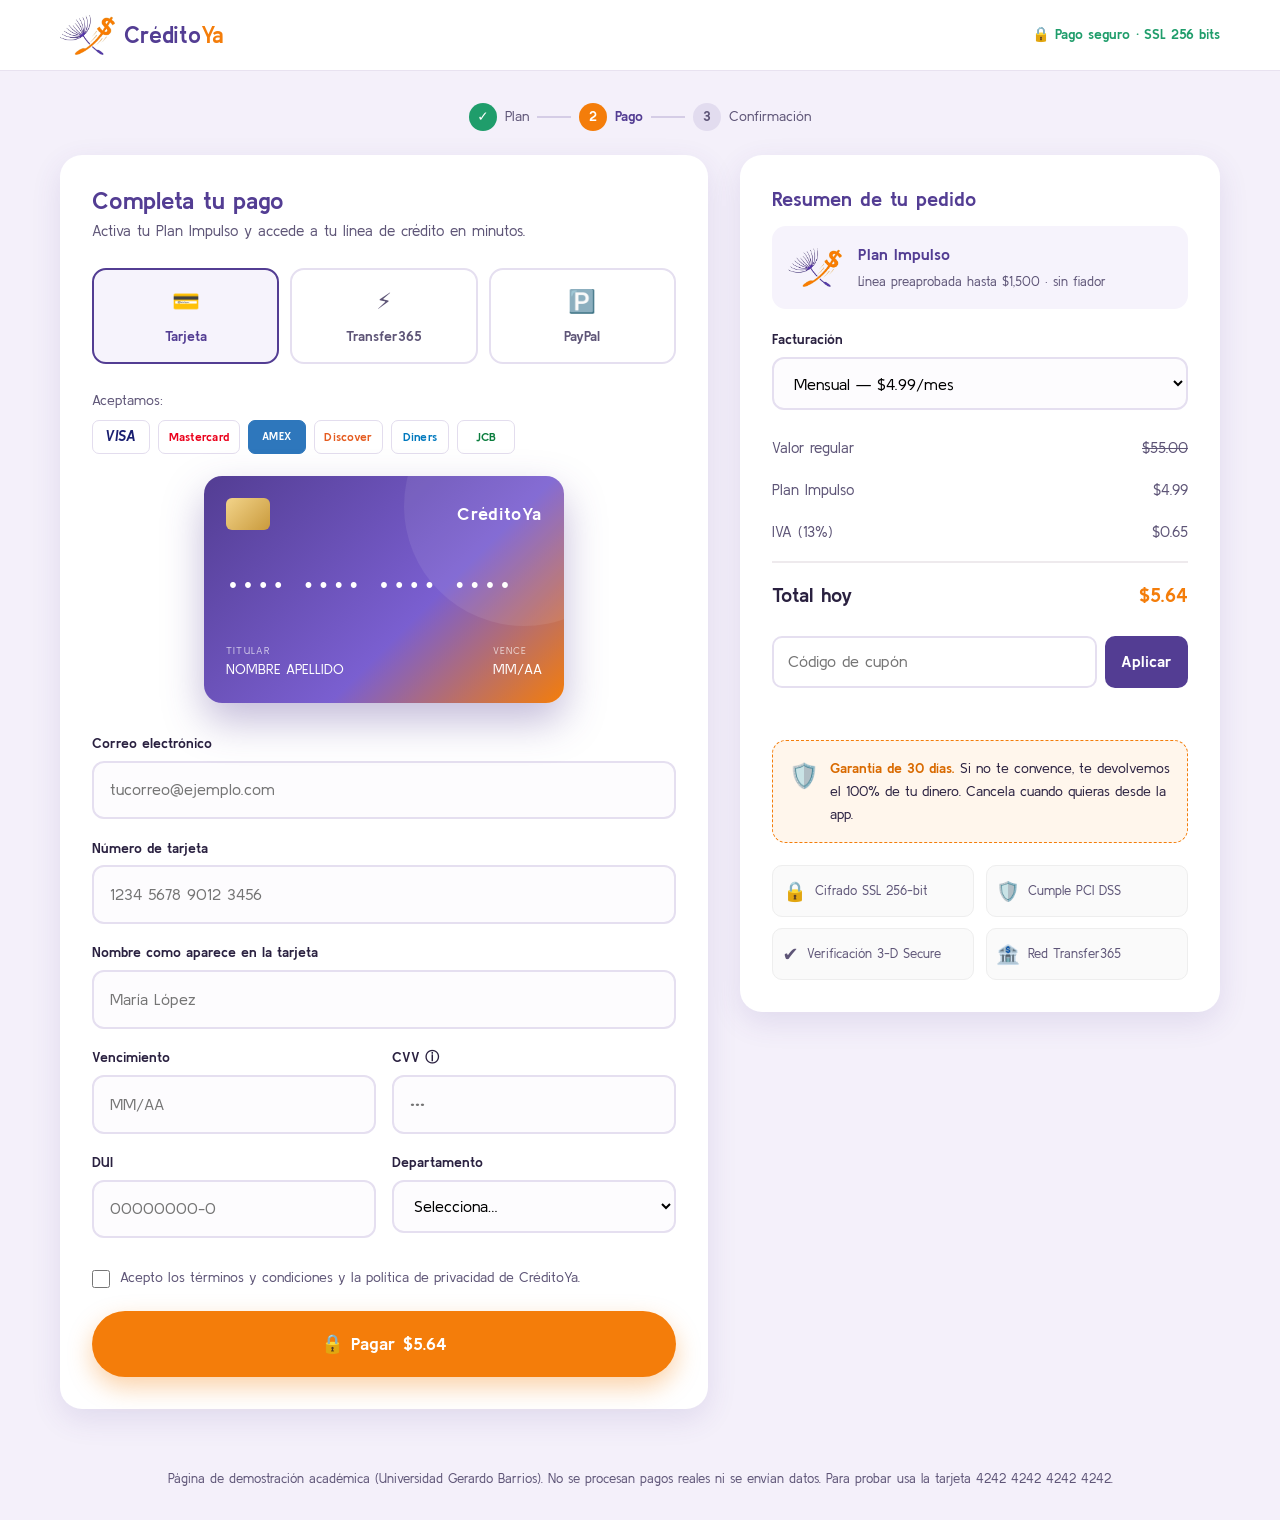
==== pago.html @ ac3d9230 "Pagina completa" ====
<!DOCTYPE html>
<html lang="es">
<head>
  <meta charset="UTF-8">
  <meta name="viewport" content="width=device-width, initial-scale=1.0">
  <title>Pago seguro | CréditoYa</title>
  <meta name="theme-color" content="#533d93">
  <meta name="robots" content="noindex">
  <link rel="icon" type="image/png" href="assets/icono.png">
  <link rel="preconnect" href="https://fonts.googleapis.com">
  <link rel="preconnect" href="https://fonts.gstatic.com" crossorigin>
  <link href="https://fonts.googleapis.com/css2?family=Alegreya+Sans+SC:wght@500;700&family=Kulim+Park:wght@400;600;700&display=swap" rel="stylesheet">
  <link rel="stylesheet" href="css/styles.css">
</head>
<body class="pago-body">

  <header class="pago-header">
    <div class="contenedor">
      <a href="index.html" class="marca"><img src="assets/icono.png" alt=""><span class="marca-texto">Crédito<span>Ya</span></span></a>
      <span class="seguro-top">🔒 Pago seguro<span class="extra"> · SSL 256 bits</span></span>
    </div>
  </header>

  <div class="contenedor">
    <div class="progreso" aria-label="Progreso de compra">
      <div class="hecho"><b>✓</b><span>Plan</span></div>
      <i class="sep"></i>
      <div class="actual"><b>2</b><span>Pago</span></div>
      <i class="sep"></i>
      <div><b>3</b><span>Confirmación</span></div>
    </div>

    <div class="pago-grid">
      <!-- ======== Formulario ======== -->
      <div class="panel">
        <h2>Completa tu pago</h2>
        <p class="desc">Activa tu Plan Impulso y accede a tu línea de crédito en minutos.</p>

        <div class="metodos" role="tablist">
          <button type="button" class="metodo activo" data-metodo="tarjeta" role="tab"><span>💳</span>Tarjeta</button>
          <button type="button" class="metodo" data-metodo="transfer" role="tab"><span>⚡</span>Transfer365</button>
          <button type="button" class="metodo" data-metodo="paypal" role="tab"><span>🅿️</span>PayPal</button>
        </div>

        <!-- Tarjeta -->
        <form id="formTarjeta" novalidate>
          <p style="font-size:.85rem;color:var(--texto-suave);margin-bottom:.5rem">Aceptamos:</p>
          <div class="marcas todas" id="marcas">
            <span class="marca-tj tj-visa" data-marca="visa">VISA</span>
            <span class="marca-tj tj-master" data-marca="mastercard">Mastercard</span>
            <span class="marca-tj tj-amex" data-marca="amex">AMEX</span>
            <span class="marca-tj tj-discover" data-marca="discover">Discover</span>
            <span class="marca-tj tj-diners" data-marca="diners">Diners</span>
            <span class="marca-tj tj-jcb" data-marca="jcb">JCB</span>
          </div>

          <div class="tarjeta-visual" id="tarjetaVisual" aria-hidden="true">
            <div class="tv-top"><div class="chip"></div><div class="tv-marca" id="tvMarca">CréditoYa</div></div>
            <div class="tv-num" id="tvNum">•••• •••• •••• ••••</div>
            <div class="tv-bottom">
              <div><small>Titular</small><span id="tvNombre">NOMBRE APELLIDO</span></div>
              <div><small>Vence</small><span id="tvVence">MM/AA</span></div>
            </div>
          </div>

          <div class="campo">
            <label for="email">Correo electrónico</label>
            <input type="email" id="email" placeholder="tucorreo@ejemplo.com" autocomplete="email" required>
            <div class="msg">Ingresa un correo válido.</div>
          </div>
          <div class="campo">
            <label for="numero">Número de tarjeta</label>
            <div class="con-icono">
              <input type="text" id="numero" inputmode="numeric" placeholder="1234 5678 9012 3456" autocomplete="cc-number" maxlength="23" required>
              <span class="ico-in" id="icoMarca"></span>
            </div>
            <div class="msg">Número de tarjeta inválido.</div>
          </div>
          <div class="campo">
            <label for="nombre">Nombre como aparece en la tarjeta</label>
            <input type="text" id="nombre" placeholder="María López" autocomplete="cc-name" required>
            <div class="msg">Ingresa el nombre del titular.</div>
          </div>
          <div class="fila-2">
            <div class="campo">
              <label for="vence">Vencimiento</label>
              <input type="text" id="vence" inputmode="numeric" placeholder="MM/AA" maxlength="5" autocomplete="cc-exp" required>
              <div class="msg">Fecha inválida o vencida.</div>
            </div>
            <div class="campo">
              <label for="cvv">CVV <span title="3 dígitos al reverso (4 al frente en AMEX)" style="cursor:help">ⓘ</span></label>
              <input type="password" id="cvv" inputmode="numeric" placeholder="•••" maxlength="4" autocomplete="cc-csc" required>
              <div class="msg">CVV inválido.</div>
            </div>
          </div>
          <div class="fila-2">
            <div class="campo">
              <label for="dui">DUI</label>
              <input type="text" id="dui" inputmode="numeric" placeholder="00000000-0" maxlength="10" required>
              <div class="msg">Formato: 00000000-0</div>
            </div>
            <div class="campo">
              <label for="depto">Departamento</label>
              <select id="depto" required>
                <option value="">Selecciona…</option>
                <option>San Salvador</option><option>San Miguel</option><option>Santa Ana</option>
                <option>La Libertad</option><option>Usulután</option><option>Sonsonate</option>
                <option>La Unión</option><option>La Paz</option><option>Chalatenango</option>
                <option>Cuscatlán</option><option>Ahuachapán</option><option>Morazán</option>
                <option>San Vicente</option><option>Cabañas</option>
              </select>
              <div class="msg">Selecciona tu departamento.</div>
            </div>
          </div>
          <label class="casilla"><input type="checkbox" id="terminos" required> <span>Acepto los términos y condiciones y la política de privacidad de CréditoYa.</span></label>
          <button type="submit" class="btn btn-naranja btn-pagar" id="btnPagar">🔒 Pagar <span id="btnMonto">$5.64</span></button>
        </form>

        <!-- Transfer365 -->
        <div id="panelTransfer" class="alt-pago oculto">
          <div class="grande-ico">⚡</div>
          <h3>Paga con Transfer365</h3>
          <p>Desde la app de tu banco, transfiere el monto exacto a:</p>
          <div class="datos-banco">
            <div><span>Beneficiario</span><b>CréditoYa S.A. de C.V.</b></div>
            <div><span>Cuenta</span><b>0000-0000-0000</b></div>
            <div><span>Concepto</span><b id="conceptoRef">IMPULSO-000000</b></div>
            <div><span>Monto</span><b class="montoAlt">$5.64</b></div>
          </div>
          <button type="button" class="btn btn-naranja btn-pagar" data-confirmar>Ya realicé la transferencia</button>
        </div>

        <!-- PayPal -->
        <div id="panelPaypal" class="alt-pago oculto">
          <div class="grande-ico">🅿️</div>
          <h3>Paga con PayPal</h3>
          <p>Serás redirigido a PayPal para completar el pago de <b class="montoAlt">$5.64</b> de forma segura.</p>
          <br>
          <button type="button" class="btn btn-morado btn-pagar" data-confirmar>Continuar con PayPal</button>
        </div>
      </div>

      <!-- ======== Resumen ======== -->
      <aside class="panel resumen">
        <h3>Resumen de tu pedido</h3>
        <div class="plan-box">
          <img src="assets/icono.png" alt="">
          <div><strong>Plan Impulso</strong><small>Línea preaprobada hasta $1,500 · sin fiador</small></div>
        </div>

        <div class="campo">
          <label for="ciclo">Facturación</label>
          <select id="ciclo">
            <option value="mensual">Mensual — $4.99/mes</option>
            <option value="anual">Anual — $47.88/año (ahorra 20%)</option>
          </select>
        </div>

        <div class="linea"><span>Valor regular</span><s id="rValor">$55.00</s></div>
        <div class="linea"><span>Plan Impulso</span><span id="rSub">$4.99</span></div>
        <div class="linea desc-l oculto" id="rDescLinea"><span>Cupón IMPULSO (-20%)</span><span id="rDesc">-$1.00</span></div>
        <div class="linea"><span>IVA (13%)</span><span id="rIva">$0.65</span></div>
        <div class="linea total"><span>Total hoy</span><span id="rTotal">$5.64</span></div>

        <div class="cupon">
          <input type="text" id="cupon" placeholder="Código de cupón" aria-label="Código de cupón">
          <button type="button" id="aplicarCupon">Aplicar</button>
        </div>
        <div class="cupon-msg" id="cuponMsg"></div>

        <div class="garantia-box">
          <span style="font-size:1.5rem">🛡️</span>
          <div><strong>Garantía de 30 días.</strong> Si no te convence, te devolvemos el 100% de tu dinero. Cancela cuando quieras desde la app.</div>
        </div>

        <div class="sellos">
          <div class="sello-c"><b>🔒</b>Cifrado SSL 256-bit</div>
          <div class="sello-c"><b>🛡️</b>Cumple PCI DSS</div>
          <div class="sello-c"><b>✔️</b>Verificación 3-D Secure</div>
          <div class="sello-c"><b>🏦</b>Red Transfer365</div>
        </div>
      </aside>
    </div>
  </div>

  <p class="aviso-demo">Página de demostración académica (Universidad Gerardo Barrios). No se procesan pagos reales ni se envían datos. Para probar usa la tarjeta 4242 4242 4242 4242.</p>

  <!-- Modal de confirmación -->
  <div class="modal oculto" id="modal" role="dialog" aria-modal="true" aria-labelledby="modalTitulo">
    <div class="modal-caja">
      <div class="ok">✓</div>
      <h2 id="modalTitulo">¡Bienvenido a CréditoYa!</h2>
      <p>Tu Plan Impulso está activo. Te enviamos la confirmación a tu correo y ya puedes solicitar tu primer crédito.</p>
      <div class="ref">Referencia: <b id="refPago">CY-000000</b></div>
      <a href="index.html" class="btn btn-naranja">Volver al inicio</a>
    </div>
  </div>

  <script src="js/pago.js"></script>
</body>
</html>
---- css/styles.css ----
/* ==========================================================
   CréditoYa — Landing page
   Paleta y tipografía según el manual de marca (Semana 11)
   ========================================================== */
:root {
  --morado: #533d93;
  --morado-osc: #3b2a6e;
  --naranja: #f47d0a;
  --naranja-osc: #d96a00;
  --gris: #eeeaed;
  --lila: #897ca8;
  --durazno: #e9b97c;
  --blanco: #ffffff;
  --texto: #2a2140;
  --texto-suave: #5e5577;
  --verde: #1f9d6b;
  --rojo: #d64545;
  --radio: 18px;
  --sombra: 0 10px 30px rgba(83, 61, 147, .12);
  --sombra-fuerte: 0 18px 50px rgba(83, 61, 147, .22);
  --max: 1160px;
}

* { box-sizing: border-box; margin: 0; padding: 0; }
html { scroll-behavior: smooth; }
body {
  overflow-x: hidden;
  font-family: "Kulim Park", system-ui, sans-serif;
  color: var(--texto);
  background: #fbf9fc;
  line-height: 1.6;
  -webkit-font-smoothing: antialiased;
}
img { max-width: 100%; display: block; }
a { color: inherit; }
button { font: inherit; cursor: pointer; }

.contenedor { width: min(var(--max), 92%); margin-inline: auto; }
.sc { font-family: "Alegreya Sans SC", sans-serif; letter-spacing: .14em; }

h1, h2, h3 { line-height: 1.15; color: var(--morado); font-weight: 700; }
h1 { font-size: clamp(2.2rem, 5vw, 3.7rem); letter-spacing: -.02em; }
h2 { font-size: clamp(1.8rem, 3.6vw, 2.6rem); letter-spacing: -.01em; }
h3 { font-size: 1.2rem; }
.naranja { color: var(--naranja); }

.etiqueta {
  display: inline-block;
  font-family: "Alegreya Sans SC", sans-serif;
  letter-spacing: .16em;
  font-size: .95rem;
  color: var(--naranja);
  font-weight: 700;
  margin-bottom: .6rem;
}
.titulo-seccion { text-align: center; max-width: 720px; margin: 0 auto 3rem; }
.titulo-seccion p { color: var(--texto-suave); margin-top: .8rem; font-size: 1.08rem; }

section { padding: 90px 0; }

/* ---------- Botones ---------- */
.btn {
  display: inline-flex; align-items: center; justify-content: center; gap: .55rem;
  padding: 1rem 1.7rem; border-radius: 999px; border: 0;
  font-weight: 700; font-size: 1.05rem; text-decoration: none;
  transition: transform .2s, box-shadow .2s, background .2s;
}
.btn-naranja { background: var(--naranja); color: #fff; box-shadow: 0 10px 24px rgba(244, 125, 10, .35); }
.btn-naranja:hover { background: var(--naranja-osc); transform: translateY(-2px); box-shadow: 0 14px 30px rgba(244, 125, 10, .45); }
.btn-morado { background: var(--morado); color: #fff; }
.btn-morado:hover { background: var(--morado-osc); transform: translateY(-2px); }
.btn-borde { background: transparent; color: var(--morado); border: 2px solid var(--morado); }
.btn-borde:hover { background: var(--morado); color: #fff; }
.btn-grande { padding: 1.15rem 2.2rem; font-size: 1.15rem; }
.flecha { transition: transform .2s; }
.btn:hover .flecha { transform: translateX(4px); }

/* ---------- Header ---------- */
.header {
  position: sticky; top: 0; z-index: 50;
  background: rgba(251, 249, 252, .9);
  backdrop-filter: blur(10px);
  border-bottom: 1px solid rgba(83, 61, 147, .08);
}
.header .contenedor { display: flex; align-items: center; justify-content: space-between; height: 72px; }
.marca { display: flex; align-items: center; gap: .55rem; text-decoration: none; }
.marca img { height: 40px; width: auto; }
.marca-texto { font-weight: 700; font-size: 1.45rem; color: var(--morado); letter-spacing: -.01em; }
.marca-texto span { color: var(--naranja); }
.nav { display: flex; gap: 1.6rem; align-items: center; }
.nav a { text-decoration: none; font-weight: 600; color: var(--texto-suave); font-size: .97rem; }
.nav a:hover { color: var(--morado); }
.nav .btn { padding: .65rem 1.2rem; font-size: .95rem; color: #fff; }
.menu-btn { display: none; background: none; border: 0; width: 44px; height: 44px; }
.menu-btn span { display: block; width: 24px; height: 2px; background: var(--morado); margin: 5px auto; border-radius: 2px; transition: .3s; }

/* ---------- 1. Hero ---------- */
.hero {
  position: relative; overflow: hidden;
  padding: 70px 0 90px;
  background:
    radial-gradient(circle at 92% 8%, rgba(244, 125, 10, .18), transparent 40%),
    radial-gradient(circle at 5% 90%, rgba(137, 124, 168, .22), transparent 45%);
}
.hero .contenedor { display: grid; grid-template-columns: 1.1fr .9fr; gap: 3rem; align-items: center; }
.hero p.sub { font-size: 1.2rem; color: var(--texto-suave); margin: 1.3rem 0 2rem; max-width: 540px; }
.hero-ctas { display: flex; gap: 1rem; flex-wrap: wrap; align-items: center; }
.hero-mini { display: flex; gap: 1.5rem; margin-top: 2rem; flex-wrap: wrap; color: var(--texto-suave); font-size: .95rem; }
.hero-mini span { display: flex; align-items: center; gap: .4rem; }
.check { color: var(--verde); font-weight: 700; }

.hero-visual { position: relative; }
.hero-visual .blob {
  position: absolute; inset: -8% -10% auto auto; width: 85%; aspect-ratio: 1;
  background: var(--naranja); border-radius: 50%; z-index: 0;
}
.hero-visual .blob2 {
  position: absolute; left: -10%; bottom: -6%; width: 45%; aspect-ratio: 1;
  background: #b3a6e0; border-radius: 50%; z-index: 0;
}
.hero-foto {
  position: relative; z-index: 1; border-radius: 28px; overflow: hidden;
  box-shadow: var(--sombra-fuerte); aspect-ratio: 4/5;
}
.hero-foto img { width: 100%; height: 100%; object-fit: cover; }
.flotante {
  position: absolute; z-index: 2; background: #fff; border-radius: 16px;
  box-shadow: var(--sombra-fuerte); padding: .9rem 1.1rem;
  display: flex; align-items: center; gap: .8rem; font-size: .9rem;
  animation: flotar 4s ease-in-out infinite;
}
.flotante strong { display: block; color: var(--morado); font-size: 1.05rem; }
.flotante small { color: var(--texto-suave); }
.flotante .ico { width: 42px; height: 42px; border-radius: 12px; display: grid; place-items: center; font-size: 1.3rem; }
.f1 { left: -9%; top: 12%; }
.f1 .ico { background: #e7f7ef; color: var(--verde); }
.f2 { right: -6%; bottom: 10%; animation-delay: -2s; }
.f2 .ico { background: #fff1e3; color: var(--naranja); }
@keyframes flotar { 50% { transform: translateY(-10px); } }

.semillas { position: absolute; pointer-events: none; opacity: .5; }

/* ---------- Franja de confianza ---------- */
.franja { background: var(--morado); color: #fff; padding: 22px 0; }
.franja .contenedor { display: flex; justify-content: space-around; flex-wrap: wrap; gap: 1rem; text-align: center; }
.franja strong { display: block; font-size: 1.6rem; color: var(--durazno); }
.franja span { font-size: .92rem; opacity: .9; }

/* ---------- 2. Problema / Solución ---------- */
.problema-grid { display: grid; grid-template-columns: 1fr 1fr; gap: 2rem; }
.tarjeta-ps { border-radius: var(--radio); padding: 2.4rem; }
.tarjeta-ps.dolor { background: #fff; border: 2px dashed #e5c9c9; }
.tarjeta-ps.solucion { background: linear-gradient(145deg, var(--morado), #6b52b5); color: #fff; box-shadow: var(--sombra-fuerte); }
.tarjeta-ps h3 { font-size: 1.5rem; margin-bottom: 1.2rem; }
.tarjeta-ps.solucion h3 { color: #fff; }
.tarjeta-ps.dolor h3 { color: var(--rojo); }
.tarjeta-ps ul { list-style: none; display: grid; gap: .95rem; }
.tarjeta-ps li { display: flex; gap: .8rem; align-items: flex-start; }
.tarjeta-ps li b { flex-shrink: 0; width: 28px; height: 28px; border-radius: 50%; display: grid; place-items: center; font-size: .85rem; }
.dolor li b { background: #fde8e8; color: var(--rojo); }
.solucion li b { background: var(--naranja); color: #fff; }
.pregunta-dolor {
  text-align: center; font-size: clamp(1.3rem, 2.6vw, 1.7rem); font-weight: 700; color: var(--texto);
  max-width: 800px; margin: 0 auto 2.5rem;
}

/* ---------- 3. Mockup ---------- */
.mockup { background: linear-gradient(180deg, #f4f0fa, #fbf9fc); }
.mockup .contenedor { display: grid; grid-template-columns: 1fr 1fr; gap: 3rem; align-items: center; }
.telefono {
  width: 300px; margin: 0 auto; background: #1b1530; border-radius: 44px; padding: 12px;
  box-shadow: 0 30px 70px rgba(27, 21, 48, .35); position: relative;
}
.telefono::before {
  content: ""; position: absolute; top: 20px; left: 50%; transform: translateX(-50%);
  width: 90px; height: 22px; background: #1b1530; border-radius: 0 0 14px 14px; z-index: 3;
}
.pantalla { background: #fbf9fc; border-radius: 34px; overflow: hidden; display: flex; flex-direction: column; }
.app-top { background: var(--morado); color: #fff; padding: 46px 20px 22px; }
.app-top small { opacity: .8; font-size: .78rem; }
.app-top .saludo { font-weight: 700; font-size: 1.05rem; }
.app-saldo { background: rgba(255, 255, 255, .12); border-radius: 16px; padding: 14px; margin-top: 14px; }
.app-saldo strong { font-size: 1.6rem; display: block; color: var(--durazno); }
.app-body { padding: 16px; display: grid; gap: 12px; flex: 1; }
.app-card { background: #fff; border-radius: 14px; padding: 12px 14px; box-shadow: 0 4px 14px rgba(83, 61, 147, .08); font-size: .82rem; }
.app-card .fila { display: flex; justify-content: space-between; align-items: center; }
.app-card label { color: var(--texto-suave); font-size: .75rem; }
.app-card input[type=range] { width: 100%; accent-color: var(--naranja); margin: 6px 0 2px; }
.app-monto { font-size: 1.3rem; font-weight: 700; color: var(--morado); }
.app-cuota { color: var(--naranja); font-weight: 700; }
.app-btn { background: var(--naranja); color: #fff; border: 0; border-radius: 12px; padding: 12px; font-weight: 700; width: 100%; }
.estado { display: flex; gap: 8px; align-items: center; font-size: .78rem; }
.estado i { width: 10px; height: 10px; border-radius: 50%; background: var(--verde); display: inline-block; }
.app-nav { display: flex; justify-content: space-around; padding: 10px 0 16px; border-top: 1px solid #eee; font-size: .68rem; color: var(--texto-suave); text-align: center; }
.app-nav .activo { color: var(--morado); font-weight: 700; }
.app-nav div span { display: block; font-size: 1.1rem; }

.mockup-info ul { list-style: none; display: grid; gap: 1.1rem; margin: 1.6rem 0 2rem; }
.mockup-info li { display: flex; gap: 1rem; align-items: flex-start; background: #fff; padding: 1rem 1.2rem; border-radius: 14px; box-shadow: var(--sombra); }
.mockup-info li .num { font-size: 1.4rem; }
.mockup-info li strong { color: var(--morado); display: block; }
.mockup-info li span { color: var(--texto-suave); font-size: .95rem; }

/* ---------- 4. Cómo funciona ---------- */
.pasos { display: grid; grid-template-columns: repeat(3, 1fr); gap: 2rem; position: relative; }
.pasos::before {
  content: ""; position: absolute; top: 48px; left: 16%; right: 16%; height: 3px;
  background: repeating-linear-gradient(90deg, var(--durazno) 0 12px, transparent 12px 22px); z-index: 0;
}
.paso { text-align: center; position: relative; z-index: 1; }
.paso .circulo {
  width: 96px; height: 96px; margin: 0 auto 1.3rem; border-radius: 50%;
  background: #fff; border: 4px solid var(--naranja); display: grid; place-items: center;
  font-size: 2.2rem; box-shadow: var(--sombra);
}
.paso .n { font-family: "Alegreya Sans SC", sans-serif; color: var(--naranja); font-weight: 700; letter-spacing: .12em; }
.paso h3 { margin: .3rem 0 .5rem; font-size: 1.3rem; }
.paso p { color: var(--texto-suave); max-width: 300px; margin: 0 auto; }
.pasos-cta { text-align: center; margin-top: 3rem; }
.tiempo { display: inline-block; margin-top: .8rem; background: #fff1e3; color: var(--naranja-osc); padding: .3rem .9rem; border-radius: 999px; font-weight: 700; font-size: .85rem; }

/* ---------- 5. Desglose de valor ---------- */
.valor { background: var(--morado); color: #fff; position: relative; overflow: hidden; }
.valor h2, .valor .titulo-seccion p { color: #fff; }
.valor .titulo-seccion p { opacity: .85; }
.valor .etiqueta { color: var(--durazno); }
.caja-valor {
  max-width: 760px; margin: 0 auto; background: #fff; color: var(--texto);
  border-radius: 24px; overflow: hidden; box-shadow: 0 30px 70px rgba(0, 0, 0, .25);
}
.caja-valor .cab { background: var(--gris); padding: 1.4rem 2rem; display: flex; justify-content: space-between; align-items: center; flex-wrap: wrap; gap: .5rem; }
.caja-valor .cab h3 { font-size: 1.35rem; }
.badge { background: var(--naranja); color: #fff; padding: .3rem .8rem; border-radius: 999px; font-size: .8rem; font-weight: 700; }
.lista-valor { list-style: none; padding: 1rem 2rem; }
.lista-valor li { display: flex; justify-content: space-between; gap: 1rem; padding: .95rem 0; border-bottom: 1px dashed #ddd; }
.lista-valor li div small { display: block; color: var(--texto-suave); font-size: .85rem; }
.lista-valor .precio { font-weight: 700; color: var(--texto-suave); white-space: nowrap; }
.total-valor { padding: 1.3rem 2rem; display: flex; justify-content: space-between; font-size: 1.15rem; }
.total-valor s { color: var(--rojo); font-weight: 700; }
.precio-hoy { background: linear-gradient(135deg, #fff6ec, #fff); padding: 1.8rem 2rem 2.2rem; text-align: center; border-top: 2px solid var(--gris); }
.precio-hoy .sc { color: var(--texto-suave); }
.precio-hoy .grande { font-size: 3.6rem; font-weight: 700; color: var(--naranja); line-height: 1.1; }
.precio-hoy .grande small { font-size: 1.1rem; color: var(--texto-suave); }
.precio-hoy p { color: var(--texto-suave); margin: .3rem 0 1.4rem; }
.ahorro { display: inline-block; background: #e7f7ef; color: var(--verde); font-weight: 700; padding: .35rem 1rem; border-radius: 999px; margin-bottom: 1.2rem; }

/* ---------- 6. Prueba social ---------- */
.antes-despues { display: grid; grid-template-columns: 1fr auto 1fr; gap: 1.5rem; align-items: stretch; margin-bottom: 4rem; }
.ad { border-radius: var(--radio); padding: 2rem; }
.ad.antes { background: #fff; border: 2px solid #f1dede; }
.ad.despues { background: #fff; border: 2px solid var(--naranja); box-shadow: var(--sombra-fuerte); }
.ad h3 { display: flex; align-items: center; gap: .6rem; margin-bottom: 1rem; }
.ad.antes h3 { color: var(--rojo); }
.ad .linea { display: flex; gap: .8rem; padding: .55rem 0; border-bottom: 1px solid #f2eef5; font-size: .97rem; }
.ad .linea:last-child { border: 0; }
.ad .linea em { font-style: normal; font-weight: 700; min-width: 74px; color: var(--texto-suave); }
.ad.despues .linea em { color: var(--naranja); }
.vs { display: grid; place-items: center; }
.vs span { width: 60px; height: 60px; border-radius: 50%; background: var(--morado); color: #fff; display: grid; place-items: center; font-weight: 700; }

.testimonios { display: grid; grid-template-columns: repeat(3, 1fr); gap: 1.6rem; }
.testimonio { background: #fff; border-radius: var(--radio); padding: 1.8rem; box-shadow: var(--sombra); display: flex; flex-direction: column; }
.estrellas { color: var(--naranja); letter-spacing: .15em; margin-bottom: .7rem; }
.testimonio p { flex: 1; color: var(--texto); font-size: .98rem; }
.persona { display: flex; align-items: center; gap: .8rem; margin-top: 1.3rem; }
.avatar { width: 48px; height: 48px; border-radius: 50%; display: grid; place-items: center; color: #fff; font-weight: 700; }
.persona strong { display: block; color: var(--morado); }
.persona small { color: var(--texto-suave); }
.nota-sim { text-align: center; font-size: .82rem; color: var(--texto-suave); margin-top: 1.5rem; }

.instagram { margin-top: 4rem; text-align: center; }
.posts { display: grid; grid-template-columns: repeat(3, 1fr); gap: 1rem; margin-top: 1.5rem; }
.posts img { border-radius: 14px; aspect-ratio: 1; object-fit: cover; box-shadow: var(--sombra); transition: transform .3s; }
.posts img:hover { transform: scale(1.03); }

/* ---------- 7. FAQ ---------- */
.faq { background: linear-gradient(180deg, #fbf9fc, #f4f0fa); }
.faq-lista { max-width: 820px; margin: 0 auto; display: grid; gap: .9rem; }
.faq-item { background: #fff; border-radius: 14px; box-shadow: 0 4px 16px rgba(83, 61, 147, .07); overflow: hidden; }
.faq-item button {
  width: 100%; background: none; border: 0; text-align: left; padding: 1.2rem 1.5rem;
  font-weight: 700; font-size: 1.04rem; color: var(--texto);
  display: flex; justify-content: space-between; align-items: center; gap: 1rem;
}
.faq-item button .mas { flex-shrink: 0; width: 30px; height: 30px; border-radius: 50%; background: var(--gris); color: var(--morado); display: grid; place-items: center; font-size: 1.2rem; transition: transform .3s, background .3s; }
.faq-item.abierto button .mas { transform: rotate(45deg); background: var(--naranja); color: #fff; }
.faq-resp { max-height: 0; overflow: hidden; transition: max-height .35s ease; }
.faq-resp p { padding: 0 1.5rem 1.3rem; color: var(--texto-suave); }

/* ---------- 8. Garantía + CTA final ---------- */
.final {
  background: linear-gradient(135deg, var(--morado) 0%, #6b52b5 55%, var(--naranja) 140%);
  color: #fff; text-align: center; position: relative; overflow: hidden;
}
.final h2 { color: #fff; max-width: 780px; margin: 0 auto; }
.sello {
  width: 130px; height: 130px; margin: 0 auto 1.6rem; border-radius: 50%;
  background: var(--durazno); color: var(--morado-osc); display: grid; place-items: center;
  font-weight: 700; line-height: 1.1; font-size: .9rem; border: 6px dashed rgba(255, 255, 255, .6);
  box-shadow: 0 0 0 8px rgba(233, 185, 124, .35);
}
.sello b { font-size: 1.9rem; display: block; }
.final p.lead { font-size: 1.2rem; opacity: .92; max-width: 640px; margin: 1.2rem auto 2.2rem; }
.garantias { display: flex; justify-content: center; gap: 1.6rem; flex-wrap: wrap; margin-top: 2rem; font-size: .95rem; }
.garantias span { display: flex; align-items: center; gap: .4rem; opacity: .95; }
.urgencia { margin-top: 1.4rem; font-size: .95rem; background: rgba(255, 255, 255, .15); display: inline-block; padding: .5rem 1.1rem; border-radius: 999px; }
.urgencia b { color: var(--durazno); font-variant-numeric: tabular-nums; }

/* ---------- Footer ---------- */
.footer { background: #1b1530; color: #cfc8e2; padding: 50px 0 30px; font-size: .92rem; }
.footer .contenedor { display: grid; grid-template-columns: 1.4fr 1fr 1fr; gap: 2rem; }
.footer h4 { color: #fff; margin-bottom: .8rem; font-family: "Alegreya Sans SC", sans-serif; letter-spacing: .12em; }
.footer a { text-decoration: none; display: block; margin: .3rem 0; }
.footer a:hover { color: var(--durazno); }
.footer .marca-texto { color: #fff; }
.footer .legal { grid-column: 1/-1; border-top: 1px solid rgba(255, 255, 255, .1); padding-top: 1.2rem; margin-top: 1rem; font-size: .8rem; opacity: .7; }

/* ---------- Animación al hacer scroll ---------- */
.revelar { opacity: 0; transform: translateY(28px); transition: opacity .7s ease, transform .7s ease; }
.revelar.visible { opacity: 1; transform: none; }

/* ==========================================================
   Página de pago (checkout)
   ========================================================== */
.pago-body { background: #f4f0fa; min-height: 100vh; }
.pago-header { background: #fff; border-bottom: 1px solid #e8e2f0; }
.pago-header .contenedor { display: flex; justify-content: space-between; align-items: center; height: 70px; }
.seguro-top { white-space: nowrap; display: flex; align-items: center; gap: .4rem; color: var(--verde); font-weight: 700; font-size: .9rem; }

.progreso { display: flex; justify-content: center; gap: .5rem; margin: 2rem auto 1.5rem; flex-wrap: wrap; font-size: .9rem; }
.progreso div { display: flex; align-items: center; gap: .5rem; color: var(--texto-suave); }
.progreso div b { width: 28px; height: 28px; border-radius: 50%; display: grid; place-items: center; background: #e2dcef; color: var(--texto-suave); font-size: .85rem; }
.progreso .hecho b { background: var(--verde); color: #fff; }
.progreso .actual b { background: var(--naranja); color: #fff; }
.progreso .actual { color: var(--morado); font-weight: 700; }
.progreso .sep { width: 34px; height: 2px; background: #d5cde6; align-self: center; }

.pago-grid { display: grid; grid-template-columns: 1.35fr 1fr; gap: 2rem; padding-bottom: 60px; align-items: start; }
.pago-grid > * { min-width: 0; }
.panel { background: #fff; border-radius: 22px; box-shadow: var(--sombra); padding: 2rem; }
.panel h2 { font-size: 1.5rem; margin-bottom: .3rem; }
.panel .desc { color: var(--texto-suave); margin-bottom: 1.5rem; font-size: .95rem; }

.metodos { display: grid; grid-template-columns: repeat(3, 1fr); gap: .7rem; margin-bottom: 1.6rem; }
.metodo {
  border: 2px solid #e5dff0; border-radius: 14px; padding: .9rem .5rem; background: #fff;
  font-weight: 700; color: var(--texto-suave); font-size: .9rem; display: flex; flex-direction: column; align-items: center; gap: .3rem;
}
.metodo span { font-size: 1.4rem; }
.metodo.activo { border-color: var(--morado); color: var(--morado); background: #f6f3fc; }

.marcas { display: flex; gap: .5rem; flex-wrap: wrap; margin-bottom: 1.4rem; }
.marca-tj {
  height: 34px; min-width: 58px; padding: 0 .6rem; border-radius: 7px; border: 1.5px solid #e3ddee;
  display: grid; place-items: center; font-weight: 800; font-size: .78rem; letter-spacing: .02em;
  background: #fff; transition: .25s; opacity: .55; filter: grayscale(1);
}
.marca-tj.detectada, .marcas.todas .marca-tj { opacity: 1; filter: none; }
.marca-tj.detectada { border-color: var(--naranja); box-shadow: 0 0 0 3px rgba(244, 125, 10, .2); transform: translateY(-2px); }
.tj-visa { color: #1a1f71; font-style: italic; font-size: .95rem; }
.tj-master { color: #eb001b; }
.tj-amex { background: #2e77bc; color: #fff; border-color: #2e77bc; font-size: .7rem; }
.tj-discover { color: #e55c20; }
.tj-diners { color: #0079be; }
.tj-jcb { color: #0b7d3e; }

/* Tarjeta visual */
.tarjeta-visual {
  aspect-ratio: 1.586; max-width: 360px; margin: 0 auto 1.8rem; border-radius: 18px; padding: 1.4rem;
  color: #fff; display: flex; flex-direction: column; justify-content: space-between;
  background: linear-gradient(135deg, var(--morado), #7a5fd0 60%, var(--naranja));
  box-shadow: 0 18px 40px rgba(83, 61, 147, .35); position: relative; overflow: hidden;
  transition: background .4s;
}
.tarjeta-visual::after { content: ""; position: absolute; width: 240px; height: 240px; border-radius: 50%; background: rgba(255, 255, 255, .08); right: -80px; top: -90px; }
.tv-top { display: flex; justify-content: space-between; align-items: center; }
.chip { width: 44px; height: 32px; border-radius: 6px; background: linear-gradient(135deg, #f3d48a, #c99a3c); }
.tv-marca { font-weight: 800; font-size: 1.1rem; letter-spacing: .04em; }
.tv-num { font-size: clamp(1rem, 4.6vw, 1.35rem); letter-spacing: .1em; white-space: nowrap; font-variant-numeric: tabular-nums; font-family: ui-monospace, Menlo, monospace; }
.tv-bottom { display: flex; justify-content: space-between; font-size: .85rem; text-transform: uppercase; }
.tv-bottom small { display: block; opacity: .7; font-size: .65rem; letter-spacing: .1em; }

.campo { margin-bottom: 1.1rem; }
.campo label { display: block; font-weight: 700; font-size: .88rem; margin-bottom: .4rem; color: var(--texto); }
.campo input, .campo select {
  width: 100%; padding: .9rem 1rem; border: 2px solid #e5dff0; border-radius: 12px;
  font: inherit; font-size: 1rem; background: #fdfcfe; transition: border .2s, box-shadow .2s;
}
.campo input:focus, .campo select:focus { outline: none; border-color: var(--morado); box-shadow: 0 0 0 4px rgba(83, 61, 147, .12); }
.campo.error input, .campo.error select { border-color: var(--rojo); }
.campo .msg { color: var(--rojo); font-size: .8rem; margin-top: .3rem; display: none; }
.campo.error .msg { display: block; }
.con-icono { position: relative; }
.con-icono .ico-in { position: absolute; right: 12px; top: 50%; transform: translateY(-50%); font-size: .8rem; font-weight: 800; color: var(--texto-suave); }
.fila-2 { display: grid; grid-template-columns: 1fr 1fr; gap: 1rem; }
.casilla { display: flex; gap: .6rem; align-items: flex-start; font-size: .9rem; color: var(--texto-suave); margin: .6rem 0 1.4rem; }
.casilla input { margin-top: .3rem; accent-color: var(--morado); width: 18px; height: 18px; }
.btn-pagar { width: 100%; font-size: 1.15rem; padding: 1.15rem; }
.btn-pagar:disabled { opacity: .7; cursor: wait; transform: none; }

.oculto { display: none !important; }
.alt-pago { text-align: center; padding: 1.5rem 0; color: var(--texto-suave); }
.alt-pago .grande-ico { font-size: 3rem; }
.datos-banco { background: var(--gris); border-radius: 14px; padding: 1.2rem; text-align: left; margin: 1rem 0; font-size: .95rem; }
.datos-banco div { display: flex; justify-content: space-between; padding: .3rem 0; }

.resumen h3 { font-size: 1.25rem; margin-bottom: 1rem; }
.plan-box { display: flex; gap: 1rem; align-items: center; padding: 1rem; background: #f6f3fc; border-radius: 14px; margin-bottom: 1.2rem; }
.plan-box img { width: 54px; }
.plan-box strong { color: var(--morado); display: block; }
.plan-box small { color: var(--texto-suave); }
.resumen .linea { display: flex; justify-content: space-between; padding: .55rem 0; font-size: .95rem; color: var(--texto-suave); }
.resumen .linea.desc-l { color: var(--verde); font-weight: 700; }
.resumen .linea.total { border-top: 2px solid var(--gris); margin-top: .5rem; padding-top: 1rem; font-size: 1.25rem; color: var(--texto); font-weight: 700; }
.resumen .linea.total span:last-child { color: var(--naranja); }
.cupon { display: flex; gap: .5rem; margin: 1rem 0; }
.cupon input { flex: 1; min-width: 0; padding: .7rem .9rem; border: 2px solid #e5dff0; border-radius: 10px; font: inherit; }
.cupon button { padding: .7rem 1rem; border-radius: 10px; border: 0; background: var(--morado); color: #fff; font-weight: 700; }
.cupon-msg { font-size: .85rem; min-height: 1.2em; }
.sellos { display: grid; grid-template-columns: 1fr 1fr; gap: .7rem; margin-top: 1.4rem; }
.sello-c { display: flex; gap: .5rem; align-items: center; font-size: .8rem; color: var(--texto-suave); background: #fafafa; border: 1px solid #eee; border-radius: 10px; padding: .6rem; }
.sello-c b { font-size: 1.2rem; }
.garantia-box { margin-top: 1.2rem; padding: 1rem; border-radius: 14px; background: #fff6ec; border: 1.5px dashed var(--naranja); font-size: .9rem; display: flex; gap: .7rem; }
.garantia-box strong { color: var(--naranja-osc); }
.aviso-demo { text-align: center; font-size: .8rem; color: var(--texto-suave); padding: 0 0 30px; }

/* Modal de éxito */
.modal { position: fixed; inset: 0; background: rgba(27, 21, 48, .6); display: grid; place-items: center; z-index: 100; padding: 1rem; backdrop-filter: blur(4px); }
.modal-caja { background: #fff; border-radius: 24px; padding: 2.5rem 2rem; max-width: 440px; text-align: center; animation: aparecer .4s ease; }
.modal-caja .ok { width: 84px; height: 84px; margin: 0 auto 1rem; border-radius: 50%; background: #e7f7ef; color: var(--verde); display: grid; place-items: center; font-size: 2.6rem; }
.modal-caja p { color: var(--texto-suave); margin: .7rem 0 1.5rem; }
.modal-caja .ref { background: var(--gris); border-radius: 10px; padding: .6rem; font-family: ui-monospace, monospace; margin-bottom: 1.4rem; font-size: .9rem; }
@keyframes aparecer { from { opacity: 0; transform: scale(.9); } }
.spinner { width: 18px; height: 18px; border: 3px solid rgba(255, 255, 255, .4); border-top-color: #fff; border-radius: 50%; animation: girar .8s linear infinite; }
@keyframes girar { to { transform: rotate(360deg); } }

/* ==========================================================
   Responsive
   ========================================================== */
@media (max-width: 960px) {
  .hero .contenedor, .mockup .contenedor, .pago-grid { grid-template-columns: 1fr; }
  .hero-visual { max-width: 420px; margin: 0 auto; }
  .f1 { left: -4%; } .f2 { right: -4%; }
  .testimonios { grid-template-columns: 1fr 1fr; }
  .footer .contenedor { grid-template-columns: 1fr 1fr; }
  .resumen { order: -1; }
}
@media (max-width: 760px) {
  section { padding: 64px 0; }
  .nav {
    position: fixed; inset: 72px 0 auto 0; background: #fff; flex-direction: column; gap: 0;
    padding: 1rem 0; box-shadow: 0 20px 30px rgba(0, 0, 0, .08);
    transform: translateY(-130%); transition: transform .35s; z-index: -1;
  }
  .nav.abierto { transform: none; }
  .nav a { padding: .8rem; width: 100%; text-align: center; }
  .nav .btn { width: auto; margin-top: .5rem; }
  .menu-btn { display: block; }
  .menu-btn.abierto span:nth-child(1) { transform: translateY(7px) rotate(45deg); }
  .menu-btn.abierto span:nth-child(2) { opacity: 0; }
  .menu-btn.abierto span:nth-child(3) { transform: translateY(-7px) rotate(-45deg); }
  .problema-grid, .testimonios, .pasos { grid-template-columns: 1fr; }
  .pasos::before { display: none; }
  .antes-despues { grid-template-columns: 1fr; }
  .vs span { width: 50px; height: 50px; }
  .tarjeta-ps, .ad, .panel { padding: 1.5rem; }
  .lista-valor, .total-valor, .precio-hoy, .caja-valor .cab { padding-left: 1.2rem; padding-right: 1.2rem; }
  .precio-hoy .grande { font-size: 2.8rem; }
  .posts { grid-template-columns: 1fr 1fr 1fr; gap: .5rem; }
  .footer .contenedor { grid-template-columns: 1fr; }
  .hero-ctas .btn { width: 100%; }
  .metodos { grid-template-columns: 1fr 1fr 1fr; }
  .metodo { font-size: .78rem; }
  .progreso .sep { width: 14px; }
  .progreso div span { display: none; }
  .progreso .actual span { display: inline; }
  .marca-texto { font-size: 1.25rem; }
  .seguro-top .extra { display: none; }
}
@media (max-width: 420px) {
  .fila-2 { grid-template-columns: 1fr; }
  .telefono { width: 270px; }
  .flotante { font-size: .8rem; padding: .6rem .8rem; }
  .flotante .ico { width: 34px; height: 34px; }
}
@media (prefers-reduced-motion: reduce) {
  *, *::before, *::after { animation: none !important; transition: none !important; }
  .revelar { opacity: 1; transform: none; }
}
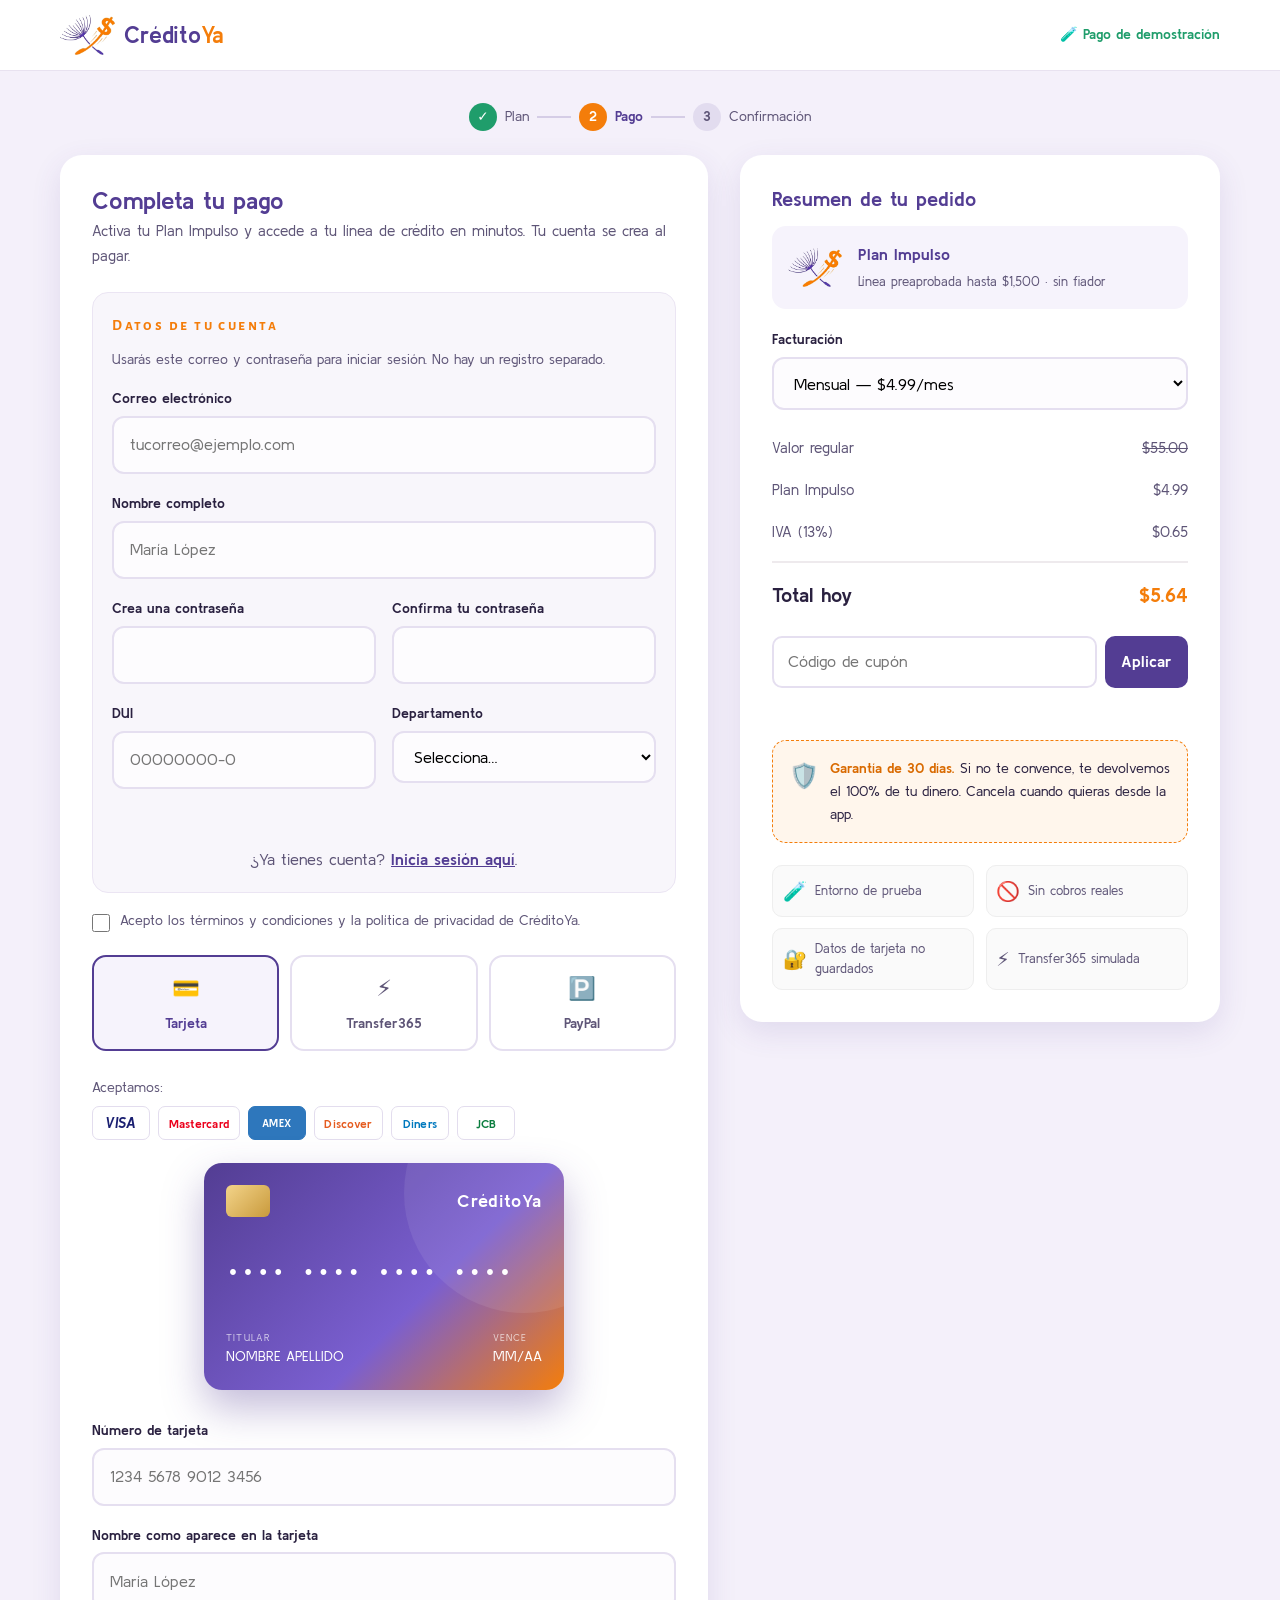
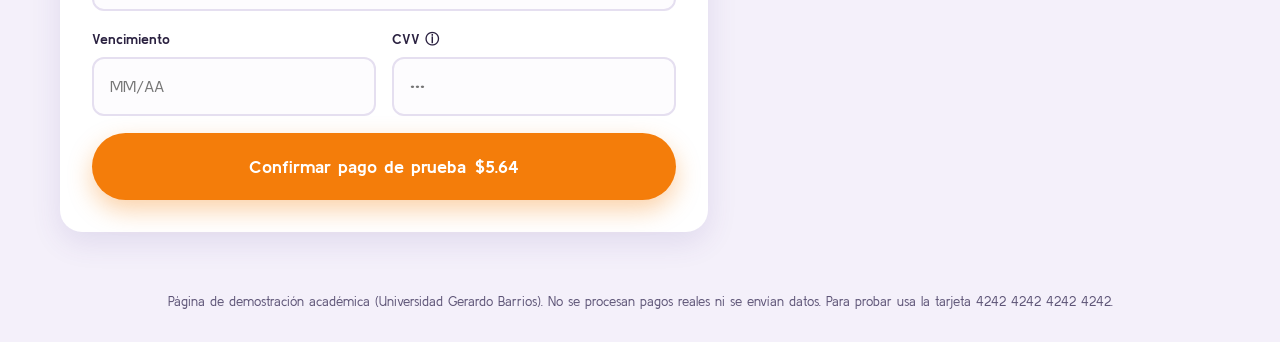
==== commit 0a24d8a8: "prueba 1" ====
--- a/pago.html
+++ b/pago.html
@@ -17,7 +17,7 @@
   <header class="pago-header">
     <div class="contenedor">
       <a href="index.html" class="marca"><img src="assets/icono.png" alt=""><span class="marca-texto">Crédito<span>Ya</span></span></a>
-      <span class="seguro-top">🔒 Pago seguro<span class="extra"> · SSL 256 bits</span></span>
+      <span class="seguro-top">🧪 Pago de demostración</span>
     </div>
   </header>
 
@@ -34,7 +34,57 @@
       <!-- ======== Formulario ======== -->
       <div class="panel">
         <h2>Completa tu pago</h2>
-        <p class="desc">Activa tu Plan Impulso y accede a tu línea de crédito en minutos.</p>
+        <p class="desc">Activa tu Plan Impulso y accede a tu línea de crédito en minutos. Tu cuenta se crea al pagar.</p>
+
+        <div class="datos-cuenta-pago">
+          <span class="etiqueta">Datos de tu cuenta</span>
+          <p>Usarás este correo y contraseña para iniciar sesión. No hay un registro separado.</p>
+          <div class="campo">
+            <label for="email">Correo electrónico</label>
+            <input type="email" id="email" placeholder="tucorreo@ejemplo.com" autocomplete="email" required>
+            <div class="msg">Ingresa un correo válido.</div>
+          </div>
+          <div class="campo">
+            <label for="nombreCuenta">Nombre completo</label>
+            <input type="text" id="nombreCuenta" placeholder="María López" autocomplete="name" required>
+            <div class="msg">Ingresa tu nombre completo.</div>
+          </div>
+          <div class="fila-2">
+            <div class="campo">
+              <label for="passwordCuenta">Crea una contraseña</label>
+              <input type="password" id="passwordCuenta" autocomplete="new-password" minlength="8" required>
+              <div class="msg">Usa al menos 8 caracteres.</div>
+            </div>
+            <div class="campo">
+              <label for="passwordConfirmar">Confirma tu contraseña</label>
+              <input type="password" id="passwordConfirmar" autocomplete="new-password" required>
+              <div class="msg">Las contraseñas no coinciden.</div>
+            </div>
+          </div>
+          <div class="fila-2">
+            <div class="campo">
+              <label for="dui">DUI</label>
+              <input type="text" id="dui" inputmode="numeric" placeholder="00000000-0" maxlength="10" required>
+              <div class="msg">Formato: 00000000-0</div>
+            </div>
+            <div class="campo">
+              <label for="depto">Departamento</label>
+              <select id="depto" required>
+                <option value="">Selecciona…</option>
+                <option>San Salvador</option><option>San Miguel</option><option>Santa Ana</option>
+                <option>La Libertad</option><option>Usulután</option><option>Sonsonate</option>
+                <option>La Unión</option><option>La Paz</option><option>Chalatenango</option>
+                <option>Cuscatlán</option><option>Ahuachapán</option><option>Morazán</option>
+                <option>San Vicente</option><option>Cabañas</option>
+              </select>
+              <div class="msg">Selecciona tu departamento.</div>
+            </div>
+          </div>
+          <p class="form-aviso" id="cuentaMsg" role="status" aria-live="polite"></p>
+          <p class="cuenta-ayuda">¿Ya tienes cuenta? <a href="cuenta.html">Inicia sesión aquí</a>.</p>
+        </div>
+
+        <label class="casilla"><input type="checkbox" id="terminos" required> <span>Acepto los términos y condiciones y la política de privacidad de CréditoYa.</span></label>
 
         <div class="metodos" role="tablist">
           <button type="button" class="metodo activo" data-metodo="tarjeta" role="tab"><span>💳</span>Tarjeta</button>
@@ -64,11 +114,6 @@
           </div>
 
           <div class="campo">
-            <label for="email">Correo electrónico</label>
-            <input type="email" id="email" placeholder="tucorreo@ejemplo.com" autocomplete="email" required>
-            <div class="msg">Ingresa un correo válido.</div>
-          </div>
-          <div class="campo">
             <label for="numero">Número de tarjeta</label>
             <div class="con-icono">
               <input type="text" id="numero" inputmode="numeric" placeholder="1234 5678 9012 3456" autocomplete="cc-number" maxlength="23" required>
@@ -93,50 +138,30 @@
               <div class="msg">CVV inválido.</div>
             </div>
           </div>
-          <div class="fila-2">
-            <div class="campo">
-              <label for="dui">DUI</label>
-              <input type="text" id="dui" inputmode="numeric" placeholder="00000000-0" maxlength="10" required>
-              <div class="msg">Formato: 00000000-0</div>
-            </div>
-            <div class="campo">
-              <label for="depto">Departamento</label>
-              <select id="depto" required>
-                <option value="">Selecciona…</option>
-                <option>San Salvador</option><option>San Miguel</option><option>Santa Ana</option>
-                <option>La Libertad</option><option>Usulután</option><option>Sonsonate</option>
-                <option>La Unión</option><option>La Paz</option><option>Chalatenango</option>
-                <option>Cuscatlán</option><option>Ahuachapán</option><option>Morazán</option>
-                <option>San Vicente</option><option>Cabañas</option>
-              </select>
-              <div class="msg">Selecciona tu departamento.</div>
-            </div>
-          </div>
-          <label class="casilla"><input type="checkbox" id="terminos" required> <span>Acepto los términos y condiciones y la política de privacidad de CréditoYa.</span></label>
-          <button type="submit" class="btn btn-naranja btn-pagar" id="btnPagar">🔒 Pagar <span id="btnMonto">$5.64</span></button>
+          <button type="submit" class="btn btn-naranja btn-pagar" id="btnPagar">Confirmar pago de prueba <span id="btnMonto">$5.64</span></button>
         </form>
 
         <!-- Transfer365 -->
         <div id="panelTransfer" class="alt-pago oculto">
           <div class="grande-ico">⚡</div>
           <h3>Paga con Transfer365</h3>
-          <p>Desde la app de tu banco, transfiere el monto exacto a:</p>
+          <p>Simulación académica: no realices una transferencia bancaria. Referencia ilustrativa:</p>
           <div class="datos-banco">
             <div><span>Beneficiario</span><b>CréditoYa S.A. de C.V.</b></div>
             <div><span>Cuenta</span><b>0000-0000-0000</b></div>
             <div><span>Concepto</span><b id="conceptoRef">IMPULSO-000000</b></div>
             <div><span>Monto</span><b class="montoAlt">$5.64</b></div>
           </div>
-          <button type="button" class="btn btn-naranja btn-pagar" data-confirmar>Ya realicé la transferencia</button>
+          <button type="button" class="btn btn-naranja btn-pagar" data-confirmar>Simular transferencia</button>
         </div>
 
         <!-- PayPal -->
         <div id="panelPaypal" class="alt-pago oculto">
           <div class="grande-ico">🅿️</div>
           <h3>Paga con PayPal</h3>
-          <p>Serás redirigido a PayPal para completar el pago de <b class="montoAlt">$5.64</b> de forma segura.</p>
+          <p>Esta opción no se conecta a PayPal. Solo simula un pago de <b class="montoAlt">$5.64</b>.</p>
           <br>
-          <button type="button" class="btn btn-morado btn-pagar" data-confirmar>Continuar con PayPal</button>
+          <button type="button" class="btn btn-morado btn-pagar" data-confirmar>Simular pago con PayPal</button>
         </div>
       </div>
 
@@ -174,10 +199,10 @@
         </div>
 
         <div class="sellos">
-          <div class="sello-c"><b>🔒</b>Cifrado SSL 256-bit</div>
-          <div class="sello-c"><b>🛡️</b>Cumple PCI DSS</div>
-          <div class="sello-c"><b>✔️</b>Verificación 3-D Secure</div>
-          <div class="sello-c"><b>🏦</b>Red Transfer365</div>
+          <div class="sello-c"><b>🧪</b>Entorno de prueba</div>
+          <div class="sello-c"><b>🚫</b>Sin cobros reales</div>
+          <div class="sello-c"><b>🔐</b>Datos de tarjeta no guardados</div>
+          <div class="sello-c"><b>⚡</b>Transfer365 simulada</div>
         </div>
       </aside>
     </div>
@@ -189,13 +214,14 @@
   <div class="modal oculto" id="modal" role="dialog" aria-modal="true" aria-labelledby="modalTitulo">
     <div class="modal-caja">
       <div class="ok">✓</div>
-      <h2 id="modalTitulo">¡Bienvenido a CréditoYa!</h2>
-      <p>Tu Plan Impulso está activo. Te enviamos la confirmación a tu correo y ya puedes solicitar tu primer crédito.</p>
+      <h2 id="modalTitulo">¡Tu cuenta está lista!</h2>
+      <p>El pago de demostración quedó registrado y tu Plan Impulso está activo. La confirmación ya está en las notificaciones de tu cuenta. No se envió un correo real.</p>
       <div class="ref">Referencia: <b id="refPago">CY-000000</b></div>
-      <a href="index.html" class="btn btn-naranja">Volver al inicio</a>
+      <a href="cuenta.html" class="btn btn-naranja">Ir a mi cuenta</a>
     </div>
   </div>
 
+  <script src="js/store.js"></script>
   <script src="js/pago.js"></script>
 </body>
 </html>
--- a/css/styles.css
+++ b/css/styles.css
@@ -433,6 +433,64 @@
 @keyframes aparecer { from { opacity: 0; transform: scale(.9); } }
 .spinner { width: 18px; height: 18px; border: 3px solid rgba(255, 255, 255, .4); border-top-color: #fff; border-radius: 50%; animation: girar .8s linear infinite; }
 @keyframes girar { to { transform: rotate(360deg); } }
+
+/* ---------- Cuenta y gestión de créditos (MVP) ---------- */
+.cuenta-body { background: #f4f0fa; min-height: 100vh; }
+.cuenta-contenedor { padding-top: 3rem; padding-bottom: 4rem; }
+.cuenta-header .contenedor { min-height: 70px; }
+.cuenta-salir { color: var(--morado); font-weight: 700; text-decoration: none; }
+.login-panel { max-width: 520px; margin: 0 auto; padding: 2.5rem; }
+.login-panel h1, .dashboard-bienvenida h1 { font-size: clamp(2rem, 4vw, 2.8rem); margin-bottom: .6rem; }
+.login-panel .desc { margin-bottom: 1.5rem; }
+.cuenta-ayuda { color: var(--texto-suave); margin-top: 1rem; text-align: center; }
+.cuenta-ayuda a { color: var(--morado); font-weight: 700; }
+.nota-demo-cuenta { max-width: 760px; margin: 1.5rem auto 0; color: var(--texto-suave); font-size: .85rem; text-align: center; }
+.form-aviso { min-height: 1.3rem; margin: .25rem 0 .8rem; color: var(--texto-suave); font-size: .9rem; }
+.form-aviso.error-texto { color: var(--rojo); }
+.form-aviso.exito-texto { color: var(--verde); }
+.dashboard-bienvenida { display: flex; align-items: center; justify-content: space-between; gap: 1rem; margin-bottom: 1.5rem; }
+.dashboard-bienvenida p, .texto-suave { color: var(--texto-suave); }
+.aviso-dashboard { margin-bottom: 1rem; }
+.dashboard-grid { display: grid; grid-template-columns: repeat(2, minmax(0, 1fr)); gap: 1.4rem; margin-bottom: 1.4rem; align-items: start; }
+.dashboard-grid > * { min-width: 0; }
+.dashboard-grid .panel, .tabla-panel { padding: 1.7rem; }
+.panel-titulo { display: flex; align-items: flex-start; justify-content: space-between; gap: .75rem; }
+.panel-titulo h2, .solicitud-panel h2, .tabla-panel h2, .soporte-box h2 { font-size: 1.45rem; margin-bottom: .5rem; }
+.estado-pill { display: inline-flex; align-items: center; border-radius: 999px; padding: .3rem .75rem; background: #e7f7ef; color: var(--verde); font-size: .83rem; font-weight: 700; white-space: nowrap; }
+.estado-pill.estado-neutro { background: #f1eef7; color: var(--morado); }
+.estado-pill.estado-cancelado { background: #fde8e8; color: var(--rojo); }
+.dato-grande { color: var(--morado); font-size: 2rem; font-weight: 700; margin: .7rem 0; }
+.dato-grande small { font-size: .95rem; color: var(--texto-suave); font-weight: 600; }
+.dato-secundario { margin-top: .9rem; color: var(--texto-suave); }
+.btn-cancelar { margin-top: 1.1rem; padding: .65rem 1rem; font-size: .9rem; }
+.resumen-plan .btn-naranja { margin-top: 1.1rem; padding: .65rem 1rem; font-size: .9rem; }
+.solicitud-panel > .texto-suave { margin-bottom: 1.3rem; }
+.solicitud-panel input[type=range] { width: 100%; accent-color: var(--naranja); }
+.simulacion-caja { display: grid; gap: .55rem; background: #f6f3fc; border-radius: 14px; padding: 1rem; margin: .4rem 0 1.2rem; }
+.simulacion-caja div { display: flex; justify-content: space-between; gap: 1rem; }
+.simulacion-caja span { color: var(--texto-suave); }
+.simulacion-caja strong { color: var(--morado); text-align: right; }
+.simulacion-caja small { color: var(--texto-suave); font-size: .78rem; }
+.lista-actividad { display: grid; gap: .7rem; max-height: 440px; overflow: auto; }
+.actividad-item { border-left: 3px solid #d5cde6; padding: .65rem .8rem; background: #faf9fc; border-radius: 0 10px 10px 0; }
+.actividad-item.sin-leer { border-color: var(--naranja); background: #fff8f0; }
+.actividad-item strong { color: var(--morado); }
+.actividad-item p { color: var(--texto-suave); font-size: .9rem; margin: .15rem 0; }
+.actividad-item small, .actividad-vacia { color: var(--texto-suave); font-size: .8rem; }
+.enlace-boton { border: 0; background: none; color: var(--morado); text-decoration: underline; font-weight: 700; font-size: .85rem; }
+.tabla-panel { margin-bottom: 1.4rem; }
+.tabla-scroll { overflow-x: auto; }
+.tabla-panel table { width: 100%; border-collapse: collapse; margin-top: 1rem; text-align: left; }
+.tabla-panel th, .tabla-panel td { padding: .75rem .6rem; border-bottom: 1px solid #eee9f4; white-space: nowrap; }
+.tabla-panel th { color: var(--texto-suave); font-size: .82rem; }
+.tabla-panel td { font-size: .9rem; }
+.estado-tabla { color: var(--verde); font-weight: 700; }
+.estado-tabla.pendiente { color: var(--naranja-osc); }
+.vacio-tabla { text-align: center; padding: 1.5rem; }
+.soporte-box { display: flex; align-items: center; justify-content: space-between; gap: 1.5rem; padding: 1.5rem; border-radius: var(--radio); background: #fff; box-shadow: var(--sombra); }
+.soporte-box p { color: var(--texto-suave); }
+.datos-cuenta-pago { background: #f8f6fb; border: 1px solid #ebe5f3; border-radius: 16px; padding: 1.2rem; margin-bottom: 1rem; }
+.datos-cuenta-pago > p:not(.form-aviso):not(.cuenta-ayuda) { color: var(--texto-suave); font-size: .9rem; margin-bottom: 1rem; }
 
 /* ==========================================================
    Responsive
@@ -476,6 +534,10 @@
   .progreso .actual span { display: inline; }
   .marca-texto { font-size: 1.25rem; }
   .seguro-top .extra { display: none; }
+  .dashboard-grid { grid-template-columns: 1fr; }
+  .dashboard-bienvenida, .soporte-box { align-items: flex-start; flex-direction: column; }
+  .cuenta-contenedor { padding-top: 1.5rem; }
+  .login-panel { padding: 1.5rem; }
 }
 @media (max-width: 420px) {
   .fila-2 { grid-template-columns: 1fr; }
